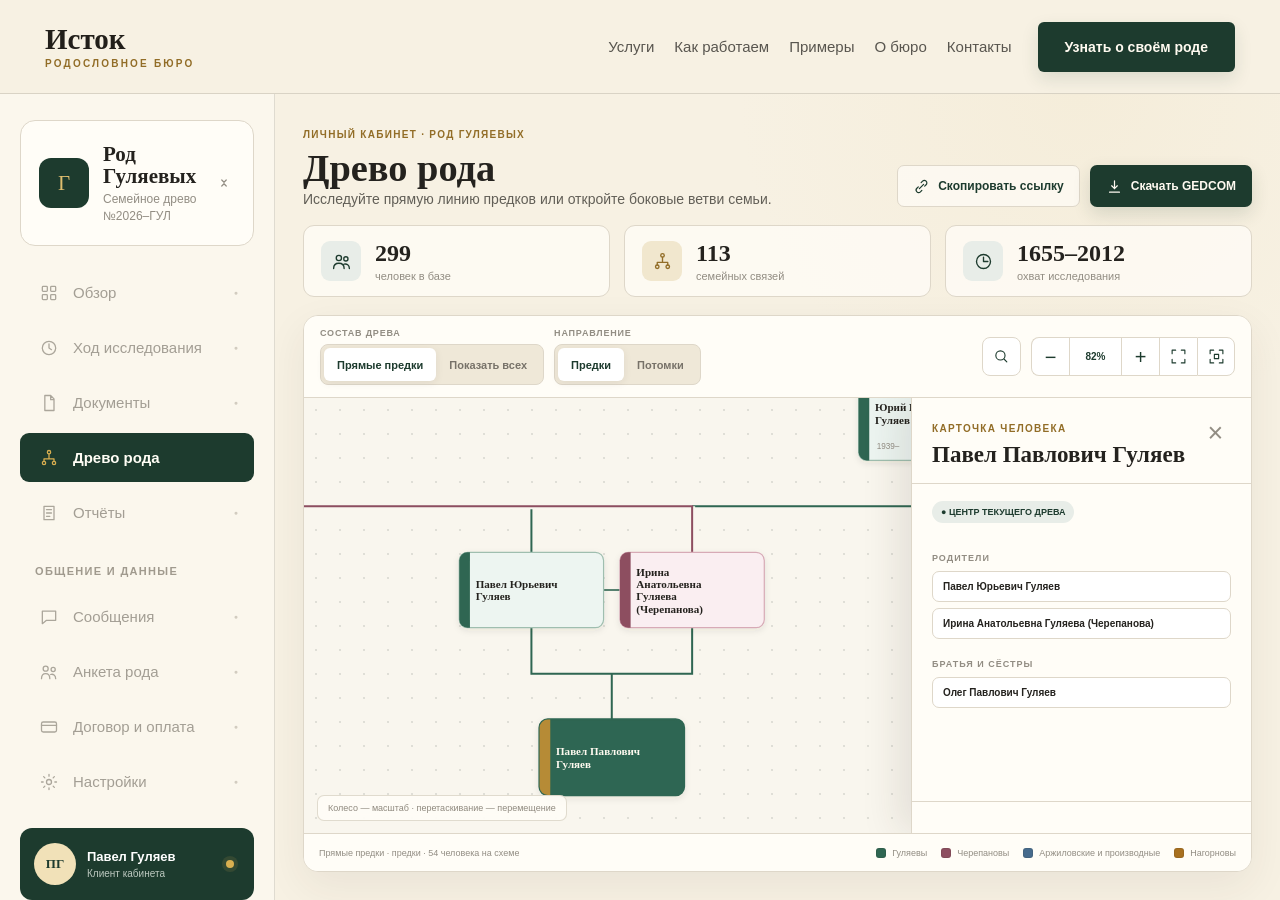
==== drevo/gulyaevy-2026/index.html @ 43d9110a "Place alternate spouses beside their family" ====
<!doctype html>
<html lang="ru">
<head>
  <meta charset="utf-8">
  <meta name="viewport" content="width=device-width, initial-scale=1">
  <meta name="robots" content="noindex,nofollow,noarchive">
  <meta name="referrer" content="no-referrer">
  <title>Древо рода Гуляевых — кабинет «Исток»</title>
  <meta name="description" content="Интерактивное родословное древо семьи Гуляевых в личном кабинете родословного бюро «Исток».">
  <link rel="stylesheet" href="../../gulyaevy-tree.css?v=19">
</head>
<body>
  <header class="site-header">
    <button class="mobile-menu" id="openSidebar" type="button" aria-label="Открыть меню"><svg viewBox="0 0 24 24" aria-hidden="true"><path d="M4 7h16M4 12h16M4 17h16"/></svg></button>
    <a class="brand" href="../../" aria-label="Исток — на главную">
      <span><b>Исток</b><small>Родословное бюро</small></span>
    </a>
    <nav class="site-nav" aria-label="Основная навигация"><a href="../../#services">Услуги</a><a href="../../#process">Как работаем</a><a href="../../#examples">Примеры</a><a href="../../#about">О бюро</a><a href="../../#contacts">Контакты</a></nav>
    <div class="header-contact"><b>+7 495 000-00-00</b><span>Пн–Сб, 10:00–20:00</span></div>
    <a class="header-cta" href="../../#contact">Узнать о своём роде</a>
  </header>

  <div class="cabinet-shell">
    <div class="sidebar-backdrop" id="sidebarBackdrop"></div>
    <aside class="cabinet-sidebar" id="cabinetSidebar">
      <button class="sidebar-close" id="closeSidebar" type="button" aria-label="Закрыть меню">×</button>
      <div class="project-card">
        <div class="project-avatar">Г</div>
        <div><strong>Род<br>Гуляевых</strong><span>Семейное древо</span><small>№2026–ГУЛ</small></div>
        <svg viewBox="0 0 24 24" aria-hidden="true"><path d="m9 8 3 3 3-3M9 16l3-3 3 3"/></svg>
      </div>
      <nav class="cabinet-nav" aria-label="Разделы личного кабинета">
        <button class="locked-nav" type="button" aria-disabled="true" data-locked><span class="nav-icon"><svg viewBox="0 0 24 24" aria-hidden="true"><rect x="4" y="4" width="6" height="6" rx="1"/><rect x="14" y="4" width="6" height="6" rx="1"/><rect x="4" y="14" width="6" height="6" rx="1"/><rect x="14" y="14" width="6" height="6" rx="1"/></svg></span>Обзор<span class="lock">●</span></button>
        <button class="locked-nav" type="button" aria-disabled="true" data-locked><span class="nav-icon"><svg viewBox="0 0 24 24" aria-hidden="true"><circle cx="12" cy="12" r="8"/><path d="M12 7v5l3 2"/></svg></span>Ход исследования<span class="lock">●</span></button>
        <button class="locked-nav" type="button" aria-disabled="true" data-locked><span class="nav-icon"><svg viewBox="0 0 24 24" aria-hidden="true"><path d="M7 3h7l4 4v14H7zM14 3v5h4"/></svg></span>Документы<span class="lock">●</span></button>
        <button class="active" type="button"><span class="nav-icon tree-icon"><svg viewBox="0 0 24 24" aria-hidden="true"><circle cx="12" cy="5" r="2"/><circle cx="6" cy="18" r="2"/><circle cx="18" cy="18" r="2"/><path d="M12 7v5M6 16v-3h12v3"/></svg></span>Древо рода</button>
        <button class="locked-nav" type="button" aria-disabled="true" data-locked><span class="nav-icon"><svg viewBox="0 0 24 24" aria-hidden="true"><path d="M6 4h12v16H6zM9 8h6M9 12h6M9 16h4"/></svg></span>Отчёты<span class="lock">●</span></button>
        <p class="nav-heading">Общение и данные</p>
        <button class="locked-nav" type="button" aria-disabled="true" data-locked><span class="nav-icon"><svg viewBox="0 0 24 24" aria-hidden="true"><path d="M4 5h16v11H9l-5 4z"/></svg></span>Сообщения<span class="lock">●</span></button>
        <button class="locked-nav" type="button" aria-disabled="true" data-locked><span class="nav-icon"><svg viewBox="0 0 24 24" aria-hidden="true"><circle cx="8" cy="8" r="3"/><circle cx="17" cy="9" r="2.5"/><path d="M3 20c0-4 2-6 5-6s5 2 5 6M14 15c3-1 6 1 6 5"/></svg></span>Анкета рода<span class="lock">●</span></button>
        <button class="locked-nav" type="button" aria-disabled="true" data-locked><span class="nav-icon"><svg viewBox="0 0 24 24" aria-hidden="true"><rect x="3" y="6" width="18" height="12" rx="2"/><path d="M3 10h18"/></svg></span>Договор и оплата<span class="lock">●</span></button>
        <button class="locked-nav" type="button" aria-disabled="true" data-locked><span class="nav-icon"><svg viewBox="0 0 24 24" aria-hidden="true"><circle cx="12" cy="12" r="3"/><path d="M12 3v2M12 19v2M3 12h2M19 12h2M5.6 5.6 7 7M17 17l1.4 1.4M18.4 5.6 17 7M7 17l-1.4 1.4"/></svg></span>Настройки<span class="lock">●</span></button>
      </nav>
      <div class="client-card"><div class="client-avatar">ПГ</div><div><strong>Павел Гуляев</strong><span>Клиент кабинета</span></div><span class="online-dot" title="Доступ активен"></span></div>
    </aside>

    <main class="cabinet-main">
      <section class="page-heading">
        <div><span class="eyebrow">Личный кабинет · Род Гуляевых</span><h1>Древо рода</h1><p id="pageHelp">Исследуйте прямую линию предков или откройте боковые ветви семьи.</p></div>
        <div class="heading-actions">
          <button class="action-button secondary" id="copyLink" type="button"><svg viewBox="0 0 24 24" aria-hidden="true"><path d="M9 15l6-6M7.5 12.5l-2 2a3.5 3.5 0 0 0 5 5l2-2M16.5 11.5l2-2a3.5 3.5 0 0 0-5-5l-2 2"/></svg>Скопировать ссылку</button>
          <a class="action-button primary" href="../../data/gulyaevy.ged" download><svg viewBox="0 0 24 24" aria-hidden="true"><path d="M12 4v11m0 0-4-4m4 4 4-4M5 20h14"/></svg>Скачать GEDCOM</a>
        </div>
      </section>

      <section class="summary-row" aria-label="Сведения о древе">
        <div class="summary-card"><span class="summary-icon people"><svg viewBox="0 0 24 24" aria-hidden="true"><circle cx="9" cy="8" r="3"/><circle cx="17" cy="9" r="2.4"/><path d="M3 20c0-4 2.4-6 6-6s6 2 6 6M15 15c3-.7 6 1 6 5"/></svg></span><div><strong id="peopleCount">—</strong><span>человек в базе</span></div></div>
        <div class="summary-card"><span class="summary-icon families"><svg viewBox="0 0 24 24" aria-hidden="true"><circle cx="12" cy="5" r="2"/><circle cx="6" cy="18" r="2"/><circle cx="18" cy="18" r="2"/><path d="M12 7v5M6 16v-3h12v3"/></svg></span><div><strong id="familiesCount">—</strong><span>семейных связей</span></div></div>
        <div class="summary-card"><span class="summary-icon years"><svg viewBox="0 0 24 24" aria-hidden="true"><circle cx="12" cy="12" r="8"/><path d="M12 7v5h5"/></svg></span><div><strong id="yearsRange">—</strong><span>охват исследования</span></div></div>
      </section>

      <section class="tree-card" id="treeCard" aria-label="Интерактивное древо рода Гуляевых">
        <div class="tree-controls">
          <div class="control-group scope-group"><span class="control-label">Состав древа</span><div class="segmented" aria-label="Состав древа"><button class="active" id="scopeDirect" data-scope="direct" type="button">Прямые предки</button><button id="scopeAll" data-scope="all" type="button">Показать всех</button></div></div>
          <div class="control-group direction-group"><span class="control-label">Направление</span><div class="segmented" aria-label="Направление древа"><button class="active" data-direction="ancestors" type="button">Предки</button><button data-direction="descendants" type="button">Потомки</button></div></div>
          <div class="toolbar-spacer"></div>
          <div class="tree-shortcuts"><button class="tool-button branch-toggle" id="branchToggle" type="button" aria-label="Открыть список ветвей" aria-expanded="false" hidden><svg viewBox="0 0 24 24" aria-hidden="true"><circle cx="12" cy="5" r="2"/><circle cx="6" cy="18" r="2"/><path d="M12 7v5M6 16v-3h12v3"/></svg><span>Ветви <b id="branchCount">9</b></span></button>
          <div class="search-wrap">
            <button class="tool-button search-toggle" id="searchToggle" type="button" aria-label="Найти человека" aria-expanded="false"><svg viewBox="0 0 24 24" aria-hidden="true"><circle cx="10.5" cy="10.5" r="6.5"/><path d="m15.5 15.5 4 4"/></svg><span>Найти человека</span></button>
            <div class="search-panel" id="searchPanel" hidden><label><svg viewBox="0 0 24 24" aria-hidden="true"><circle cx="10.5" cy="10.5" r="6.5"/><path d="m15.5 15.5 4 4"/></svg><input id="personSearch" type="search" placeholder="Имя или фамилия" autocomplete="off"></label><div class="search-meta" id="searchMeta">Загрузка данных…</div><div class="people-list" id="peopleList" role="listbox" aria-label="Люди в родословной"></div></div>
          </div></div>
          <div class="zoom-tools" aria-label="Масштаб дерева">
            <button class="icon-button" id="zoomOut" type="button" aria-label="Уменьшить" title="Уменьшить">−</button><button class="zoom-value" id="zoomValue" type="button" title="Вернуть масштаб 100%">100%</button><button class="icon-button" id="zoomIn" type="button" aria-label="Увеличить" title="Увеличить">+</button>
            <button class="icon-button" id="fitTree" type="button" aria-label="Показать древо целиком" title="Показать древо целиком"><svg viewBox="0 0 24 24" aria-hidden="true"><path d="M8 3H3v5M16 3h5v5M8 21H3v-5M16 21h5v-5"/></svg></button>
            <button class="icon-button" id="fullScreen" type="button" aria-label="Во весь экран" title="Во весь экран"><svg viewBox="0 0 24 24" aria-hidden="true"><path d="M8 3H3v5M16 3h5v5M8 21H3v-5M16 21h5v-5"/><path d="M9 9h6v6H9z"/></svg></button>
          </div>
        </div>

        <div class="tree-stage" id="treeStage">
          <aside class="branch-panel" id="branchPanel" aria-label="Ветви родословной" hidden><div class="branch-panel-head"><div><strong>Ветви родословной</strong><small>Откройте ветвь и выберите человека из <span id="branchTotal">299</span></small></div><button id="closeBranches" type="button" aria-label="Закрыть список ветвей">×</button></div><div class="branch-list" id="branchList"></div><p>Между отдельными ветвями в GEDCOM пока не указана связь.</p></aside>
          <div class="stage-tip" id="stageTip"><span class="desktop-tip"><b>Колесо</b> — масштаб · <b>перетаскивание</b> — перемещение</span><span class="mobile-tip"><b>Двигайте пальцем</b> · масштабируйте двумя пальцами</span></div>
          <div class="state-card" id="loadingState"><span class="spinner"></span><b>Собираем родословную</b><small>Читаем связи из GEDCOM</small></div>
          <div class="state-card error" id="errorState" hidden><b>Древо не загрузилось</b><small id="errorText">Обновите страницу или попробуйте позже.</small></div>
          <svg id="treeSvg" role="img" aria-label="Схема родственных связей" tabindex="0" hidden><g id="treeViewport"><g id="treeEdges"></g><g id="treeNodes"></g></g></svg>
          <aside class="person-drawer" id="personDrawer" aria-label="Карточка человека"><header><div><span class="eyebrow">Карточка человека</span><h2 id="detailName">—</h2></div><button class="drawer-close" id="closeDetails" type="button" aria-label="Закрыть карточку">×</button></header><div class="person-details" id="personDetails"></div><footer><button class="action-button primary full" id="makeRoot" type="button">Строить древо от этого человека</button></footer></aside>
        </div>

        <div class="tree-statusbar"><p id="viewSummary">Прямая линия · предки</p><div class="legend" aria-label="Цвета родов"><span><i class="clan-dot gulyaev"></i>Гуляевы</span><span><i class="clan-dot cherepanov"></i>Черепановы</span><span><i class="clan-dot arzhilovsky"></i>Аржиловские и производные</span><span><i class="clan-dot nagornov"></i>Нагорновы</span></div></div>
      </section>
    </main>
  </div>

  <div class="toast" id="toast" role="status" aria-live="polite"></div>
  <dialog id="shareDialog" class="share-dialog"><form method="dialog"><button class="dialog-close" aria-label="Закрыть">×</button><span class="eyebrow">Ссылка на выбранное древо</span><h2>Скопируйте адрес</h2><p>Выделите ссылку и скопируйте её вручную.</p><input id="shareInput" readonly><button class="action-button primary" value="close">Готово</button></form></dialog>
  <script src="../../vendor/dagre.min.js?v=3.1.1"></script>
  <script src="../../gulyaevy-tree.js?v=31" defer></script>
</body>
</html>
---- gulyaevy-tree.css ----
:root {
  --green: #1d3b2e;
  --green-2: #294b3b;
  --green-soft: #e8ede8;
  --gold: #b68b36;
  --gold-dark: #926d27;
  --gold-soft: #f1e7ce;
  --paper: #f7f1e3;
  --paper-2: #efe8d8;
  --card: #fffdf7;
  --ink: #24221e;
  --text: #625f57;
  --muted: #928d83;
  --line: #ded7c9;
  --shadow: 0 18px 50px rgba(47, 42, 31, .11);
  --serif: Georgia, "Times New Roman", serif;
  --sans: Inter, Manrope, -apple-system, BlinkMacSystemFont, "Segoe UI", sans-serif;
}

* { box-sizing: border-box; }
[hidden] { display: none !important; }
html, body { width: 100%; min-width: 320px; margin: 0; }
body { min-height: 100vh; overflow: hidden; color: var(--ink); background: var(--paper); font-family: var(--sans); }
button, input, select { font: inherit; }
button, a { -webkit-tap-highlight-color: transparent; }
a { color: inherit; }
svg { display: block; }

.site-header {
  position: relative;
  z-index: 50;
  height: 94px;
  display: flex;
  align-items: center;
  gap: clamp(22px, 3vw, 52px);
  padding: 0 clamp(24px, 5vw, 105px);
  border-bottom: 1px solid rgba(96, 90, 77, .2);
  background: rgba(247, 241, 227, .96);
}
.brand { flex: 0 0 auto; display: inline-flex; align-items: center; text-decoration: none; }
.brand b { display: block; color: #221f1a; font: 600 29px/1 var(--serif); }
.brand small { display: block; margin-top: 4px; color: var(--gold-dark); font-size: 10px; font-weight: 700; letter-spacing: .22em; text-transform: uppercase; }
.site-nav { display: flex; align-items: center; gap: clamp(18px, 2.3vw, 34px); margin-left: auto; }
.site-nav a { color: #59564f; text-decoration: none; font-size: 15px; font-weight: 500; white-space: nowrap; transition: color .18s; }
.site-nav a:hover { color: var(--green); }
.header-contact { min-width: 150px; display: grid; gap: 6px; white-space: nowrap; }
.header-contact b { font-size: 15px; }
.header-contact span { color: var(--muted); font-size: 12px; }
.header-cta { min-height: 50px; display: inline-flex; align-items: center; justify-content: center; padding: 0 27px; border-radius: 6px; color: #fffaf0; background: var(--green); box-shadow: 0 7px 17px rgba(29,59,46,.13); text-decoration: none; font-size: 14px; font-weight: 700; white-space: nowrap; }
.mobile-menu { display: none; width: 42px; height: 42px; align-items: center; justify-content: center; border: 1px solid var(--line); border-radius: 8px; color: var(--green); background: var(--card); cursor: pointer; }
.mobile-menu svg { width: 22px; fill: none; stroke: currentColor; stroke-width: 1.8; stroke-linecap: round; }

.cabinet-shell { height: calc(100vh - 94px); display: grid; grid-template-columns: 310px minmax(0, 1fr); overflow: hidden; }
.cabinet-sidebar {
  min-height: 0;
  display: flex;
  flex-direction: column;
  gap: 22px;
  padding: 26px 20px 18px;
  border-right: 1px solid rgba(94, 89, 78, .18);
  background: #fbf7ed;
  overflow: auto;
  scrollbar-width: thin;
}
.sidebar-close { display: none; }
.project-card { min-height: 126px; display: grid; grid-template-columns: 50px minmax(0,1fr) 20px; align-items: center; gap: 14px; padding: 18px; border: 1px solid var(--line); border-radius: 15px; background: var(--card); }
.project-avatar { width: 50px; height: 50px; display: grid; place-items: center; border-radius: 12px; color: #dfbe6f; background: var(--green); font: 500 21px var(--serif); }
.project-card strong { display: block; font: 600 21px/1.05 var(--serif); }
.project-card span, .project-card small { display: block; margin-top: 5px; color: var(--muted); font-size: 12px; }
.project-card small { margin-top: 3px; }
.project-card > svg { width: 18px; fill: none; stroke: var(--muted); stroke-width: 1.6; stroke-linecap: round; stroke-linejoin: round; }
.cabinet-nav { display: grid; gap: 6px; }
.cabinet-nav button { position: relative; width: 100%; min-height: 49px; display: grid; grid-template-columns: 27px 1fr 16px; align-items: center; gap: 10px; padding: 0 16px; border: 0; border-radius: 9px; color: #615e57; background: transparent; text-align: left; cursor: pointer; font-size: 15px; }
.cabinet-nav button.active { color: #fffdf5; background: var(--green); font-weight: 700; }
.cabinet-nav button.locked-nav { color: #a39e94; }
.cabinet-nav button.locked-nav:hover { color: #817c73; background: #f2ede2; }
.nav-icon { width: 25px; height: 25px; display: grid; place-items: center; color: #aba69b; }
.nav-icon svg { width: 20px; height: 20px; fill: none; stroke: currentColor; stroke-width: 1.55; stroke-linecap: round; stroke-linejoin: round; }
.active .nav-icon { color: #d7ae50; }
.lock { justify-self: end; color: #d2ccc0; font-size: 7px; }
.nav-heading { margin: 22px 15px 9px; color: #a09a8e; font-size: 11px; font-weight: 800; letter-spacing: .12em; text-transform: uppercase; }
.client-card { margin-top: auto; min-height: 72px; display: grid; grid-template-columns: 42px 1fr 14px; align-items: center; gap: 11px; padding: 12px 14px; border-radius: 12px; color: #fff; background: var(--green); }
.client-avatar { width: 42px; height: 42px; display: grid; place-items: center; border-radius: 50%; color: var(--green); background: #f1e1b8; font: 600 13px var(--serif); }
.client-card strong, .client-card span { display: block; }
.client-card strong { font-size: 13px; }
.client-card div > span { margin-top: 4px; color: #bdc9c0; font-size: 10px; }
.client-card .online-dot { width: 8px; height: 8px; border-radius: 50%; background: #d9af50; box-shadow: 0 0 0 4px rgba(217,175,80,.12); }
.sidebar-backdrop { display: none; }

.cabinet-main {
  min-width: 0;
  min-height: 0;
  display: grid;
  grid-template-rows: auto auto minmax(0, 1fr);
  gap: 18px;
  padding: 30px clamp(22px, 3vw, 48px) 28px;
  background: radial-gradient(circle at 80% 0, rgba(238,223,186,.22), transparent 30%), var(--paper);
  overflow: auto;
}
.page-heading { min-width: 0; display: flex; align-items: flex-end; justify-content: space-between; gap: 24px; }
.eyebrow { color: var(--gold-dark); font-size: 10px; font-weight: 800; letter-spacing: .13em; text-transform: uppercase; }
.page-heading h1 { margin: 7px 0 4px; font: 600 clamp(31px, 3vw, 43px)/1 var(--serif); }
.page-heading p { margin: 0; color: var(--text); font-size: 14px; }
.heading-actions { display: flex; gap: 10px; }
.action-button { min-height: 42px; display: inline-flex; align-items: center; justify-content: center; gap: 8px; padding: 0 15px; border: 1px solid transparent; border-radius: 7px; text-decoration: none; cursor: pointer; font-size: 12px; font-weight: 700; white-space: nowrap; transition: transform .16s, box-shadow .16s, background .16s; }
.action-button:hover { transform: translateY(-1px); }
.action-button svg { width: 17px; height: 17px; fill: none; stroke: currentColor; stroke-width: 1.7; stroke-linecap: round; stroke-linejoin: round; }
.action-button.primary { color: #fffaf1; background: var(--green); box-shadow: 0 7px 18px rgba(29,59,46,.14); }
.action-button.primary:hover { background: var(--green-2); }
.action-button.secondary { border-color: var(--line); color: var(--green); background: rgba(255,253,247,.72); }
.action-button.full { width: 100%; }

.summary-row { min-width: 0; display: grid; grid-template-columns: repeat(3, minmax(0, 1fr)); gap: 14px; }
.summary-card { min-width: 0; min-height: 72px; display: flex; align-items: center; gap: 14px; padding: 12px 17px; border: 1px solid var(--line); border-radius: 11px; background: rgba(255,253,247,.77); }
.summary-icon { width: 40px; height: 40px; flex: 0 0 40px; display: grid; place-items: center; border-radius: 9px; color: var(--green); background: var(--green-soft); font-size: 20px; }
.summary-icon.families { color: var(--gold-dark); background: var(--gold-soft); }
.summary-icon svg { width: 21px; height: 21px; fill: none; stroke: currentColor; stroke-width: 1.55; stroke-linecap: round; stroke-linejoin: round; }
.summary-card strong, .summary-card div > span { display: block; }
.summary-card strong { overflow: hidden; font: 600 24px/1 var(--serif); text-overflow: ellipsis; white-space: nowrap; }
.summary-card div > span { margin-top: 5px; color: var(--muted); font-size: 11px; }

.tree-card { min-width: 0; min-height: 520px; display: grid; grid-template-rows: auto minmax(0, 1fr) auto; border: 1px solid var(--line); border-radius: 15px; background: var(--card); box-shadow: 0 14px 42px rgba(54,48,36,.07); overflow: hidden; }
.tree-card:fullscreen { width: 100vw; height: 100vh; border: 0; border-radius: 0; }
.tree-controls { position: relative; z-index: 20; min-width: 0; min-height: 76px; display: flex; align-items: center; gap: 18px; padding: 12px 16px; border-bottom: 1px solid var(--line); background: rgba(255,253,247,.96); }
.control-group { display: grid; gap: 6px; }
.control-label { color: var(--muted); font-size: 9px; font-weight: 800; letter-spacing: .09em; text-transform: uppercase; }
.segmented { display: inline-flex; padding: 3px; border: 1px solid var(--line); border-radius: 8px; background: var(--paper-2); }
.segmented button { min-height: 33px; padding: 0 13px; border: 0; border-radius: 6px; color: #777269; background: transparent; cursor: pointer; font-size: 11px; font-weight: 700; white-space: nowrap; }
.segmented button.active { color: var(--green); background: #fff; box-shadow: 0 2px 8px rgba(49,44,33,.08); }
.toolbar-spacer { flex: 1 1 0; min-width: 2px; }
.tree-shortcuts { display: flex; align-items: center; gap: 8px; }
.tool-button, .icon-button, .zoom-value { min-height: 39px; border: 1px solid var(--line); color: var(--green); background: #fff; cursor: pointer; appearance: none; }
.tool-button { display: inline-flex; align-items: center; gap: 8px; padding: 0 12px; border-radius: 8px; font-size: 11px; font-weight: 700; white-space: nowrap; }
.tool-button svg, .icon-button svg { width: 17px; height: 17px; fill: none; stroke: currentColor; stroke-width: 1.6; stroke-linecap: round; stroke-linejoin: round; }
.branch-toggle { border-color: #c8b88e; background: #fbf5e8; }
.tool-button.branch-toggle { width: auto; padding: 0 10px; }
.tool-button.branch-toggle span { display: inline; }
.branch-toggle[aria-expanded="true"] { color: #fffdf7; background: var(--green); border-color: var(--green); }
.branch-toggle b { display: inline-grid; min-width: 19px; height: 19px; place-items: center; margin-left: 3px; border-radius: 10px; color: var(--green); background: #ead8aa; font-size: 10px; }
.zoom-tools { display: flex; align-items: center; }
.icon-button { width: 38px; display: grid; place-items: center; padding: 0; font-size: 20px; line-height: 1; }
.zoom-tools > * { border-radius: 0; border-right: 0; }
.zoom-tools > :first-child { border-radius: 8px 0 0 8px; }
.zoom-tools > :last-child { border-radius: 0 8px 8px 0; border-right: 1px solid var(--line); }
.zoom-value { min-width: 52px; padding: 0 6px; font-size: 10px; font-weight: 800; }
.search-wrap { position: relative; }
.search-panel { position: absolute; z-index: 80; top: calc(100% + 10px); right: 0; width: min(360px, 78vw); padding: 13px; border: 1px solid var(--line); border-radius: 12px; background: var(--card); box-shadow: var(--shadow); }
.search-panel label { height: 43px; display: flex; align-items: center; gap: 9px; padding: 0 11px; border: 1px solid var(--line); border-radius: 8px; background: #fff; }
.search-panel label svg { width: 18px; flex: 0 0 18px; fill: none; stroke: var(--muted); stroke-width: 1.7; stroke-linecap: round; }
.search-panel input { min-width: 0; width: 100%; border: 0; outline: 0; color: var(--ink); background: transparent; font-size: 13px; }
.search-meta { padding: 10px 3px 8px; color: var(--muted); font-size: 10px; }
.people-list { max-height: 330px; display: grid; gap: 5px; overflow: auto; scrollbar-width: thin; }
.person-option { width: 100%; min-width: 0; display: flex; align-items: center; justify-content: space-between; gap: 10px; padding: 9px 10px; border: 1px solid transparent; border-radius: 7px; color: var(--ink); background: transparent; text-align: left; cursor: pointer; }
.person-option:hover, .person-option.active { border-color: var(--line); background: var(--paper); }
.person-option b { min-width: 0; overflow: hidden; font-size: 11px; text-overflow: ellipsis; white-space: nowrap; }
.person-option span { color: var(--muted); font-size: 9px; white-space: nowrap; }

.tree-stage { position: relative; min-width: 0; min-height: 0; overflow: hidden; background-color: #f9f6ee; background-image: radial-gradient(circle, rgba(74,88,77,.15) 1px, transparent 1px); background-size: 24px 24px; }
.branch-panel { position: absolute; z-index: 15; top: 12px; right: 12px; width: min(263px, calc(100% - 24px)); max-height: calc(100% - 24px); display: flex; flex-direction: column; overflow: hidden; border: 1px solid #c9bea9; border-radius: 12px; background: rgba(255,253,247,.97); box-shadow: 0 12px 34px rgba(38,42,32,.18); }
.branch-panel-head { display: flex; justify-content: space-between; gap: 8px; padding: 13px 13px 10px; border-bottom: 1px solid var(--line); }
.branch-panel-head strong, .branch-panel-head small { display: block; }
.branch-panel-head strong { color: var(--green); font: 700 16px/1.15 var(--serif); }
.branch-panel-head small { margin-top: 4px; color: var(--text); font-size: 10px; line-height: 1.3; }
.branch-panel-head button { width: 26px; height: 26px; flex: 0 0 26px; border: 0; color: var(--muted); background: transparent; cursor: pointer; font-size: 24px; line-height: 1; }
.branch-list { min-height: 0; display: grid; align-content: start; gap: 4px; padding: 8px; overflow-y: auto; scrollbar-width: thin; }
.branch-item { width: 100%; min-height: 40px; display: flex; align-items: center; justify-content: space-between; gap: 10px; padding: 6px 8px; border: 1px solid transparent; border-radius: 7px; color: var(--ink); background: transparent; text-align: left; cursor: pointer; }
.branch-item:hover, .branch-item.active { border-color: #b3c4b9; background: #edf4ef; }
.branch-item strong { min-width: 0; overflow: hidden; text-overflow: ellipsis; white-space: nowrap; font-size: 10px; }
.branch-item span { min-width: 29px; padding: 4px 5px; border-radius: 6px; color: var(--green); background: #e1ece5; text-align: center; font-size: 10px; font-weight: 800; }
.branch-members { display: grid; gap: 2px; margin: 0 0 5px 9px; padding-left: 7px; border-left: 2px solid #d2bc82; }
.branch-person { width: 100%; min-height: 29px; display: flex; align-items: center; justify-content: space-between; gap: 5px; padding: 4px 6px; border: 0; border-radius: 5px; color: var(--text); background: transparent; text-align: left; cursor: pointer; }
.branch-person:hover, .branch-person.active { color: var(--green); background: #eef4ef; }
.branch-person span { min-width: 0; overflow: hidden; text-overflow: ellipsis; white-space: nowrap; font-size: 9px; }
.branch-person small { flex: 0 0 auto; color: var(--muted); font-size: 8px; }
.branch-panel > p { margin: 0; padding: 9px 13px 11px; border-top: 1px solid var(--line); color: var(--text); font-size: 9px; line-height: 1.35; }
#treeSvg { width: 100%; height: 100%; min-height: 300px; outline: 0; cursor: grab; touch-action: none; user-select: none; }
#treeSvg.dragging { cursor: grabbing; }
#treeViewport { transform-origin: 0 0; }
.tree-edge { fill: none; stroke: #9d998f; stroke-width: 1.4; stroke-linecap: square; stroke-linejoin: miter; vector-effect: non-scaling-stroke; }
.tree-edge.direct { stroke: #3e6553; stroke-width: 2; }
.tree-edge.spouse { stroke: var(--gold); stroke-width: 1.6; }
.tree-edge.foster { stroke-dasharray: 4 4; }
.tree-edge.clan-gulyaev { stroke: #2f6652; }
.tree-edge.clan-cherepanov { stroke: #8d4e60; }
.tree-edge.clan-arzhilovsky { stroke: #466b8d; }
.tree-edge.clan-nagornov { stroke: #a8701f; }
.tree-edge.clan-related { stroke: #8b8377; }
.tree-edge.edge-halo { stroke: #f9f6ee !important; stroke-width: 6; stroke-dasharray: none; stroke-linecap: butt; }
.family-group { transition: opacity .18s ease; }
.tree-card.all-relatives .family-group { opacity: .64; }
.tree-card.all-relatives .family-group.direct { opacity: .88; }
.tree-card.all-relatives .family-group.is-focused { opacity: 1; }
.tree-card.all-relatives .family-group.is-focused .tree-edge:not(.edge-halo) { stroke: #b68827 !important; stroke-width: 3.6; }
.tree-card.all-relatives .family-group.is-focused .tree-edge.edge-halo { stroke-width: 8; }
.component-label { pointer-events: none; }
.component-label rect { fill: #fffdf8; stroke: #ded5c5; }
.component-label text { fill: #6e604c; font: 600 11px Arial, sans-serif; }
.tree-node { --clan: #827a6e; --clan-soft: #fbfaf6; --clan-border: #d3cec4; cursor: pointer; }
.tree-card.all-relatives .tree-node { opacity: .78; transition: opacity .18s ease; }
.tree-card.all-relatives .tree-node.is-family-member,
.tree-card.all-relatives .tree-node:hover { opacity: 1; }
.tree-card.all-relatives .tree-node.is-family-member .node-card { stroke: var(--gold); stroke-width: 2.3; }
.tree-card.all-relatives .tree-node.is-focus-person .node-card { stroke: var(--gold); stroke-width: 3.2; }
.tree-node.clan-gulyaev { --clan: #2f6652; --clan-soft: #edf5f1; --clan-border: #9fbeaf; }
.tree-node.clan-cherepanov { --clan: #8d4e60; --clan-soft: #faeef1; --clan-border: #d7aab6; }
.tree-node.clan-arzhilovsky { --clan: #466b8d; --clan-soft: #eef4f9; --clan-border: #a9bfd2; }
.tree-node.clan-nagornov { --clan: #a8701f; --clan-soft: #fbf2df; --clan-border: #d9bd82; }
.tree-node .node-card { fill: var(--clan-soft); stroke: var(--clan-border); stroke-width: 1.2; filter: url(#nodeShadow); vector-effect: non-scaling-stroke; }
.tree-node.root .node-card { fill: var(--clan); stroke: var(--clan); stroke-width: 2.4; }
.tree-node.selected:not(.root) .node-card { stroke: var(--gold); stroke-width: 3; }
.tree-node:hover .node-card { stroke: var(--gold); stroke-width: 2; }
.tree-node .node-accent { fill: var(--clan); }
.tree-node.root .node-accent { fill: var(--gold); }
.tree-node .node-name { fill: var(--ink); font-family: var(--serif); font-size: 13.5px; font-weight: 600; pointer-events: none; }
.tree-node .node-life { fill: var(--muted); font-family: var(--sans); font-size: 10px; pointer-events: none; }
.tree-node.root .node-name { fill: #fffaf0; }
.tree-node.root .node-life { fill: #c7d2cb; }
.stage-tip { position: absolute; z-index: 4; left: 13px; bottom: 12px; padding: 7px 10px; border: 1px solid rgba(218,211,197,.82); border-radius: 7px; color: #8f897e; background: rgba(255,253,247,.86); backdrop-filter: blur(6px); font-size: 9px; pointer-events: none; }
.mobile-tip { display: none; }
.state-card { position: absolute; z-index: 8; inset: 50% auto auto 50%; transform: translate(-50%,-50%); min-width: 245px; display: flex; flex-direction: column; align-items: center; gap: 8px; padding: 26px; border: 1px solid var(--line); border-radius: 13px; background: rgba(255,253,247,.95); box-shadow: var(--shadow); text-align: center; }
.state-card b { font-family: var(--serif); }
.state-card small { color: var(--muted); }
.state-card.error b { color: #8a352d; }
.spinner { width: 28px; height: 28px; margin-bottom: 4px; border: 3px solid var(--paper-2); border-top-color: var(--gold); border-radius: 50%; animation: spin .8s linear infinite; }
@keyframes spin { to { transform: rotate(360deg); } }

.person-drawer { position: absolute; z-index: 30; top: 0; right: 0; bottom: 0; width: min(340px, 88vw); display: grid; grid-template-rows: auto minmax(0,1fr) auto; border-left: 1px solid var(--line); background: var(--card); box-shadow: -14px 0 35px rgba(47,42,31,.10); transform: translateX(105%); transition: transform .24s ease; }
.person-drawer.open { transform: translateX(0); }
.person-drawer header { display: flex; align-items: flex-start; justify-content: space-between; gap: 12px; padding: 20px 20px 15px; border-bottom: 1px solid var(--line); }
.person-drawer h2 { margin: 7px 0 0; font: 600 23px/1.05 var(--serif); overflow-wrap: anywhere; }
.drawer-close { width: 31px; height: 31px; flex: 0 0 31px; border: 0; color: var(--muted); background: transparent; cursor: pointer; font-size: 27px; line-height: 1; }
.person-details { min-height: 0; padding: 17px 20px 24px; overflow: auto; scrollbar-width: thin; }
.person-drawer footer { padding: 13px 20px 18px; border-top: 1px solid var(--line); }
.life-line { margin: 0 0 17px; color: var(--gold-dark); font: 600 17px/1.35 var(--serif); }
.root-mark { display: inline-flex; align-items: center; gap: 7px; margin-bottom: 10px; padding: 6px 9px; border-radius: 999px; color: var(--green); background: var(--green-soft); font-size: 9px; font-weight: 800; text-transform: uppercase; }
.relation-section { margin-top: 20px; }
.relation-section h3 { margin: 0 0 8px; color: var(--muted); font-size: 9px; font-weight: 800; letter-spacing: .11em; text-transform: uppercase; }
.relation-list { display: grid; gap: 6px; }
.relation { width: 100%; min-width: 0; display: grid; grid-template-columns: minmax(0,1fr) auto; align-items: center; gap: 8px; padding: 9px 10px; border: 1px solid var(--line); border-radius: 7px; color: var(--ink); background: #fff; text-align: left; cursor: pointer; }
.relation:hover { border-color: var(--gold); }
.relation b { min-width: 0; overflow: hidden; font-size: 10px; text-overflow: ellipsis; white-space: nowrap; }
.relation span { color: var(--muted); font-size: 8px; white-space: nowrap; }
.relation.foster { border-style: dashed; }
.detail-note { margin: 9px 0 0; padding: 10px; border-left: 2px solid var(--gold); color: var(--text); background: rgba(241,231,206,.5); font-size: 10px; line-height: 1.55; overflow-wrap: anywhere; }
.source-list { display: grid; gap: 6px; }
.source-item { padding: 9px 10px; border-radius: 7px; color: var(--text); background: var(--paper); font-size: 9px; line-height: 1.5; overflow-wrap: anywhere; }
.empty-small { color: var(--muted); font-size: 10px; line-height: 1.5; }

.tree-statusbar { min-width: 0; min-height: 38px; display: flex; align-items: center; justify-content: space-between; gap: 20px; padding: 7px 15px; border-top: 1px solid var(--line); color: var(--muted); background: #fffdf7; font-size: 9px; }
.tree-statusbar p { margin: 0; overflow: hidden; text-overflow: ellipsis; white-space: nowrap; }
.legend { display: flex; align-items: center; justify-content: flex-end; flex-wrap: wrap; gap: 7px 14px; }
.legend span { display: flex; align-items: center; gap: 6px; }
.legend i { display: inline-block; }
.clan-dot { width: 10px; height: 10px; border-radius: 3px; box-shadow: inset 0 0 0 1px rgba(46,40,30,.12); }
.clan-dot.gulyaev { background: #2f6652; }
.clan-dot.cherepanov { background: #8d4e60; }
.clan-dot.arzhilovsky { background: #466b8d; }
.clan-dot.nagornov { background: #a8701f; }

.toast { position: fixed; z-index: 200; left: 50%; bottom: 28px; transform: translate(-50%, 20px); max-width: calc(100vw - 30px); padding: 11px 16px; border-radius: 8px; color: #fff; background: var(--green); box-shadow: var(--shadow); opacity: 0; pointer-events: none; transition: .22s; font-size: 11px; text-align: center; }
.toast.show { transform: translate(-50%,0); opacity: 1; }
.share-dialog { width: min(480px, calc(100% - 30px)); padding: 0; border: 0; border-radius: 14px; background: var(--card); box-shadow: var(--shadow); }
.share-dialog::backdrop { background: rgba(23,31,26,.58); }
.share-dialog form { position: relative; padding: 30px; }
.share-dialog h2 { margin: 8px 0; font: 600 28px/1.1 var(--serif); }
.share-dialog p { color: var(--text); font-size: 12px; }
.share-dialog input { width: 100%; margin: 8px 0 18px; padding: 12px; border: 1px solid var(--line); border-radius: 8px; color: var(--ink); background: var(--paper); }
.dialog-close { position: absolute; top: 12px; right: 14px; border: 0; color: var(--muted); background: transparent; cursor: pointer; font-size: 26px; }

@media (max-width: 1390px) {
  .site-header { padding-inline: 45px; gap: 26px; }
  .site-nav { gap: 20px; }
  .header-contact { display: none; }
  .cabinet-shell { grid-template-columns: 275px minmax(0,1fr); }
  .cabinet-main { padding-inline: 28px; }
  .tree-controls { gap: 10px; }
  .tool-button span { display: none; }
  .branch-toggle { width: auto; padding: 0 8px; }
  .tool-button.branch-toggle span { display: inline; font-size: 10px; }
  .tool-button { width: 39px; padding: 0; justify-content: center; }
}

@media (max-height: 820px) and (min-width: 821px) {
  .site-header { height: 78px; }
  .cabinet-shell { height: calc(100vh - 78px); }
  .cabinet-main { gap: 12px; padding-top: 18px; padding-bottom: 16px; }
  .page-heading h1 { font-size: 34px; }
  .summary-card { min-height: 58px; }
  .tree-card { min-height: 500px; }
}

@media (max-width: 1120px) {
  .site-nav { display: none; }
  .header-cta { margin-left: auto; }
  .mobile-menu { display: inline-flex; }
  .cabinet-shell { grid-template-columns: minmax(0,1fr); }
  .cabinet-sidebar { position: fixed; z-index: 100; top: 0; bottom: 0; left: 0; width: min(310px, 88vw); transform: translateX(-105%); box-shadow: var(--shadow); transition: transform .24s ease; }
  .cabinet-sidebar.open { transform: translateX(0); }
  .sidebar-close { position: absolute; top: 7px; right: 8px; display: block; border: 0; color: var(--muted); background: transparent; cursor: pointer; font-size: 28px; }
  .sidebar-backdrop { position: fixed; z-index: 90; inset: 0; background: rgba(24,32,27,.42); }
  .sidebar-backdrop.show { display: block; }
  .direction-group .control-label, .scope-group .control-label { display: none; }
  .tree-controls { min-height: 66px; }
}

@media (max-width: 820px) {
  body { overflow: auto; overflow-x: hidden; }
  .site-header { position: sticky; top: 0; height: 66px; padding-inline: 12px; gap: 10px; }
  .mobile-menu { width: 40px; height: 40px; flex: 0 0 40px; }
  .brand b { font-size: 24px; }
  .brand small { margin-top: 2px; font-size: 8px; letter-spacing: .18em; }
  .header-cta { min-height: 42px; padding-inline: 13px; font-size: 11px; }
  .cabinet-shell { height: auto; min-height: calc(100svh - 66px); }
  .cabinet-main { min-height: calc(100svh - 66px); grid-template-rows: auto auto 720px; gap: 13px; padding: 18px 12px 16px; overflow: visible; }
  .page-heading { align-items: flex-start; }
  .page-heading p { max-width: 470px; }
  .heading-actions { display: none; }
  .summary-row { grid-template-columns: repeat(2, minmax(0, 1fr)); gap: 8px; }
  .summary-card { min-height: 66px; gap: 10px; padding: 9px 11px; }
  .summary-card:last-child { grid-column: 1 / -1; }
  .summary-icon { width: 36px; height: 36px; flex-basis: 36px; }
  .summary-icon svg { width: 19px; height: 19px; }
  .summary-card strong { font-size: 20px; }
  .tree-card { min-height: 0; border-radius: 12px; }
  .tree-controls { min-height: 0; display: grid; grid-template-columns: minmax(0, 1fr) auto; align-items: end; gap: 8px; padding: 10px; }
  .scope-group, .direction-group { grid-column: 1 / -1; width: 100%; }
  .scope-group .segmented, .direction-group .segmented { width: 100%; display: grid; grid-template-columns: 1fr 1fr; }
  .toolbar-spacer { display: none; }
  .tree-shortcuts { grid-column: 1; justify-self: start; }
  .zoom-tools { grid-column: 2; justify-self: end; min-width: 0; }
  .segmented button { min-width: 0; padding-inline: 8px; }
  .tool-button { width: 42px; min-height: 42px; padding: 0; justify-content: center; }
  .branch-panel { left: 10px; right: 10px; width: auto; max-height: 62%; }
  .icon-button { width: 38px; min-height: 42px; }
  .zoom-value { min-width: 46px; min-height: 42px; }
  .tree-stage { min-height: 470px; }
  .person-drawer { top: auto; left: 0; right: 0; bottom: 0; width: 100%; height: min(68%, 460px); border-top: 1px solid var(--line); border-left: 0; box-shadow: 0 -14px 35px rgba(47,42,31,.12); transform: translateY(105%); }
  .person-drawer.open { transform: translateY(0); }
  .person-drawer header { padding: 15px 16px 12px; }
  .person-details { padding: 14px 16px 20px; }
  .person-drawer footer { padding: 11px 16px 14px; }
  .stage-tip { top: 10px; bottom: auto; left: 10px; padding: 6px 8px; font-size: 8px; }
  .desktop-tip { display: none; }
  .mobile-tip { display: inline; }
  .tree-statusbar { min-height: 58px; align-items: stretch; flex-direction: column; gap: 7px; padding: 8px 10px; }
  .legend { width: 100%; justify-content: flex-start; flex-wrap: nowrap; gap: 12px; padding-bottom: 3px; overflow-x: auto; scrollbar-width: thin; }
  .legend span { flex: 0 0 auto; }
}

@media (max-width: 560px) {
  html, body { min-width: 0; }
  .header-cta { display: none; }
  .site-header { height: 62px; }
  .brand b { font-size: 23px; }
  .brand small { font-size: 7px; }
  .cabinet-shell { min-height: calc(100svh - 62px); }
  .cabinet-main { min-height: calc(100svh - 62px); grid-template-rows: auto auto 720px; padding: 15px 10px 14px; }
  .page-heading h1 { margin-top: 5px; font-size: 34px; }
  .page-heading p { font-size: 12px; line-height: 1.35; }
  .summary-card { min-height: 62px; padding: 8px 9px; }
  .summary-icon { width: 34px; height: 34px; flex-basis: 34px; }
  .summary-card div > span { font-size: 9px; }
  .tool-button span { display: none; }
  .zoom-tools .zoom-value { display: none; }
  .legend span { font-size: 8px; }
  .person-drawer { height: min(72%, 470px); }
}

@media (prefers-reduced-motion: reduce) {
  *, *::before, *::after { scroll-behavior: auto !important; animation-duration: .01ms !important; transition-duration: .01ms !important; }
}
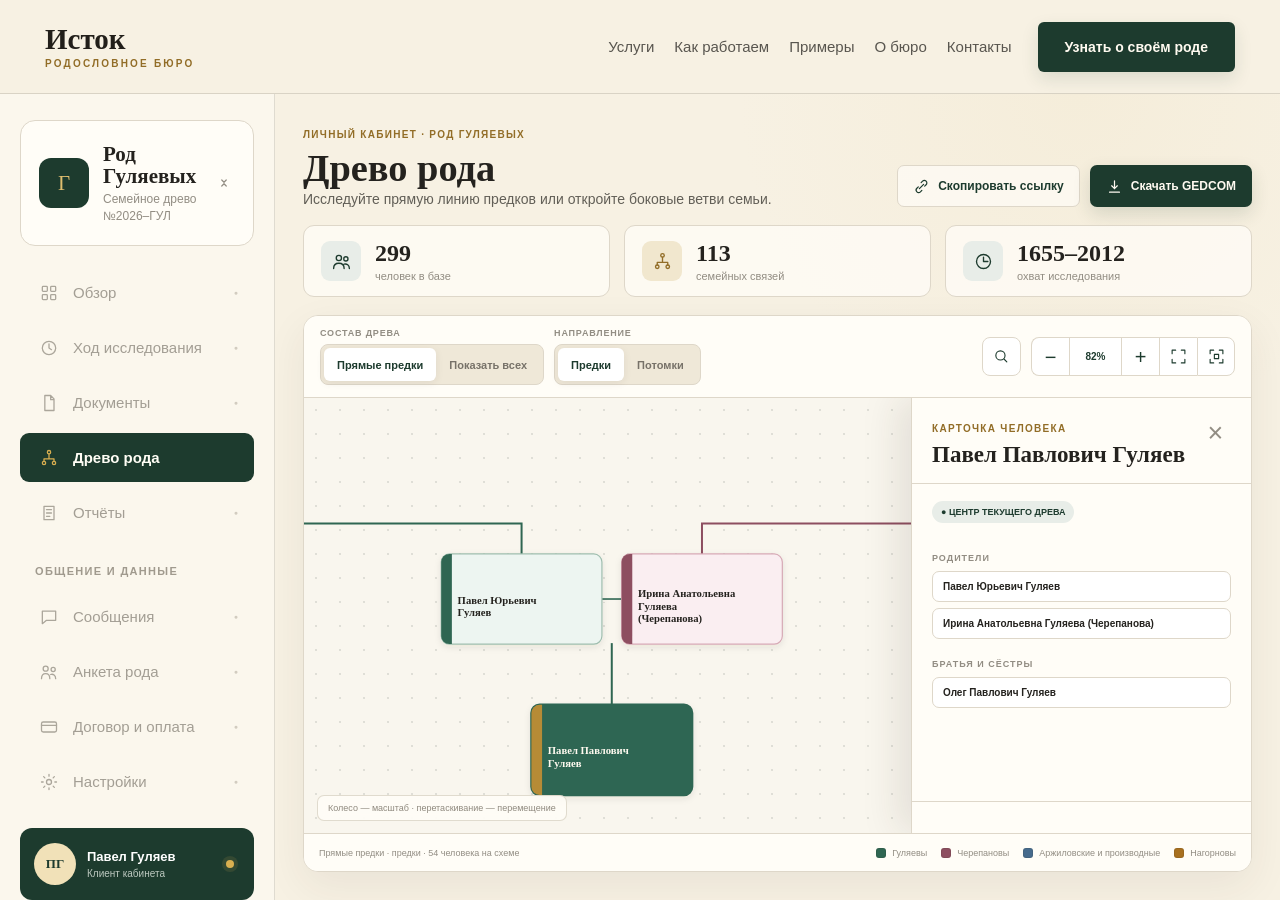
==== commit 6c22ba3a: "Render Gulyaev genealogy as focused family trees" ====
--- a/drevo/gulyaevy-2026/index.html
+++ b/drevo/gulyaevy-2026/index.html
@@ -7,7 +7,7 @@
   <meta name="referrer" content="no-referrer">
   <title>Древо рода Гуляевых — кабинет «Исток»</title>
   <meta name="description" content="Интерактивное родословное древо семьи Гуляевых в личном кабинете родословного бюро «Исток».">
-  <link rel="stylesheet" href="../../gulyaevy-tree.css?v=19">
+  <link rel="stylesheet" href="../../gulyaevy-tree.css?v=21">
 </head>
 <body>
   <header class="site-header">
@@ -16,7 +16,7 @@
       <span><b>Исток</b><small>Родословное бюро</small></span>
     </a>
     <nav class="site-nav" aria-label="Основная навигация"><a href="../../#services">Услуги</a><a href="../../#process">Как работаем</a><a href="../../#examples">Примеры</a><a href="../../#about">О бюро</a><a href="../../#contacts">Контакты</a></nav>
-    <div class="header-contact"><b>+7 495 000-00-00</b><span>Пн–Сб, 10:00–20:00</span></div>
+    <div class="header-contact"><b>+7 922 008-97-61</b><span>Пн–Сб, 10:00–20:00</span></div>
     <a class="header-cta" href="../../#contact">Узнать о своём роде</a>
   </header>
 
@@ -78,6 +78,7 @@
 
         <div class="tree-stage" id="treeStage">
           <aside class="branch-panel" id="branchPanel" aria-label="Ветви родословной" hidden><div class="branch-panel-head"><div><strong>Ветви родословной</strong><small>Откройте ветвь и выберите человека из <span id="branchTotal">299</span></small></div><button id="closeBranches" type="button" aria-label="Закрыть список ветвей">×</button></div><div class="branch-list" id="branchList"></div><p>Между отдельными ветвями в GEDCOM пока не указана связь.</p></aside>
+          <nav class="sheet-navigation" id="sheetNavigation" aria-label="Семейные схемы" hidden><button id="previousSheet" type="button" aria-label="Предыдущая семья">←</button><span id="sheetPosition">Семья 1 из 113</span><button id="nextSheet" type="button" aria-label="Следующая семья">→</button></nav>
           <div class="stage-tip" id="stageTip"><span class="desktop-tip"><b>Колесо</b> — масштаб · <b>перетаскивание</b> — перемещение</span><span class="mobile-tip"><b>Двигайте пальцем</b> · масштабируйте двумя пальцами</span></div>
           <div class="state-card" id="loadingState"><span class="spinner"></span><b>Собираем родословную</b><small>Читаем связи из GEDCOM</small></div>
           <div class="state-card error" id="errorState" hidden><b>Древо не загрузилось</b><small id="errorText">Обновите страницу или попробуйте позже.</small></div>
@@ -92,7 +93,6 @@
 
   <div class="toast" id="toast" role="status" aria-live="polite"></div>
   <dialog id="shareDialog" class="share-dialog"><form method="dialog"><button class="dialog-close" aria-label="Закрыть">×</button><span class="eyebrow">Ссылка на выбранное древо</span><h2>Скопируйте адрес</h2><p>Выделите ссылку и скопируйте её вручную.</p><input id="shareInput" readonly><button class="action-button primary" value="close">Готово</button></form></dialog>
-  <script src="../../vendor/dagre.min.js?v=3.1.1"></script>
-  <script src="../../gulyaevy-tree.js?v=31" defer></script>
+  <script src="../../gulyaevy-tree.js?v=33" defer></script>
 </body>
 </html>
--- a/gulyaevy-tree.css
+++ b/gulyaevy-tree.css
@@ -173,6 +173,11 @@
 .branch-person span { min-width: 0; overflow: hidden; text-overflow: ellipsis; white-space: nowrap; font-size: 9px; }
 .branch-person small { flex: 0 0 auto; color: var(--muted); font-size: 8px; }
 .branch-panel > p { margin: 0; padding: 9px 13px 11px; border-top: 1px solid var(--line); color: var(--text); font-size: 9px; line-height: 1.35; }
+.sheet-navigation { position: absolute; z-index: 8; top: 12px; left: 12px; display: flex; align-items: center; gap: 6px; padding: 5px; border: 1px solid var(--line); border-radius: 10px; background: rgba(255,253,247,.96); box-shadow: 0 3px 12px rgba(47,42,31,.09); }
+.sheet-navigation[hidden] { display: none; }
+.sheet-navigation button { width: 32px; height: 30px; border: 1px solid var(--line); border-radius: 6px; color: var(--green); background: #fff; cursor: pointer; font-size: 16px; }
+.sheet-navigation button:disabled { opacity: .35; cursor: default; }
+.sheet-navigation span { min-width: 104px; color: var(--green); font-size: 10px; font-weight: 700; text-align: center; }
 #treeSvg { width: 100%; height: 100%; min-height: 300px; outline: 0; cursor: grab; touch-action: none; user-select: none; }
 #treeSvg.dragging { cursor: grabbing; }
 #treeViewport { transform-origin: 0 0; }
@@ -195,6 +200,9 @@
 .component-label { pointer-events: none; }
 .component-label rect { fill: #fffdf8; stroke: #ded5c5; }
 .component-label text { fill: #6e604c; font: 600 11px Arial, sans-serif; }
+.family-sheet { pointer-events: none; }
+.family-sheet rect { fill: rgba(255,253,247,.68); stroke: #d8cebb; stroke-width: 1; }
+.family-sheet text { fill: #8b7554; font: 700 11px Arial, sans-serif; letter-spacing: .04em; }
 .tree-node { --clan: #827a6e; --clan-soft: #fbfaf6; --clan-border: #d3cec4; cursor: pointer; }
 .tree-card.all-relatives .tree-node { opacity: .78; transition: opacity .18s ease; }
 .tree-card.all-relatives .tree-node.is-family-member,
@@ -211,7 +219,7 @@
 .tree-node:hover .node-card { stroke: var(--gold); stroke-width: 2; }
 .tree-node .node-accent { fill: var(--clan); }
 .tree-node.root .node-accent { fill: var(--gold); }
-.tree-node .node-name { fill: var(--ink); font-family: var(--serif); font-size: 13.5px; font-weight: 600; pointer-events: none; }
+.tree-node .node-name { fill: var(--ink); font-family: var(--serif); font-weight: 600; pointer-events: none; }
 .tree-node .node-life { fill: var(--muted); font-family: var(--sans); font-size: 10px; pointer-events: none; }
 .tree-node.root .node-name { fill: #fffaf0; }
 .tree-node.root .node-life { fill: #c7d2cb; }
@@ -339,7 +347,8 @@
   .person-drawer header { padding: 15px 16px 12px; }
   .person-details { padding: 14px 16px 20px; }
   .person-drawer footer { padding: 11px 16px 14px; }
-  .stage-tip { top: 10px; bottom: auto; left: 10px; padding: 6px 8px; font-size: 8px; }
+  .stage-tip { top: auto; bottom: 10px; left: 10px; padding: 6px 8px; font-size: 8px; }
+  .sheet-navigation { top: 10px; left: 10px; }
   .desktop-tip { display: none; }
   .mobile-tip { display: inline; }
   .tree-statusbar { min-height: 58px; align-items: stretch; flex-direction: column; gap: 7px; padding: 8px 10px; }
@@ -364,6 +373,8 @@
   .zoom-tools .zoom-value { display: none; }
   .legend span { font-size: 8px; }
   .person-drawer { height: min(72%, 470px); }
+  .sheet-navigation button { width: 38px; height: 36px; }
+  .sheet-navigation span { min-width: 98px; }
 }
 
 @media (prefers-reduced-motion: reduce) {
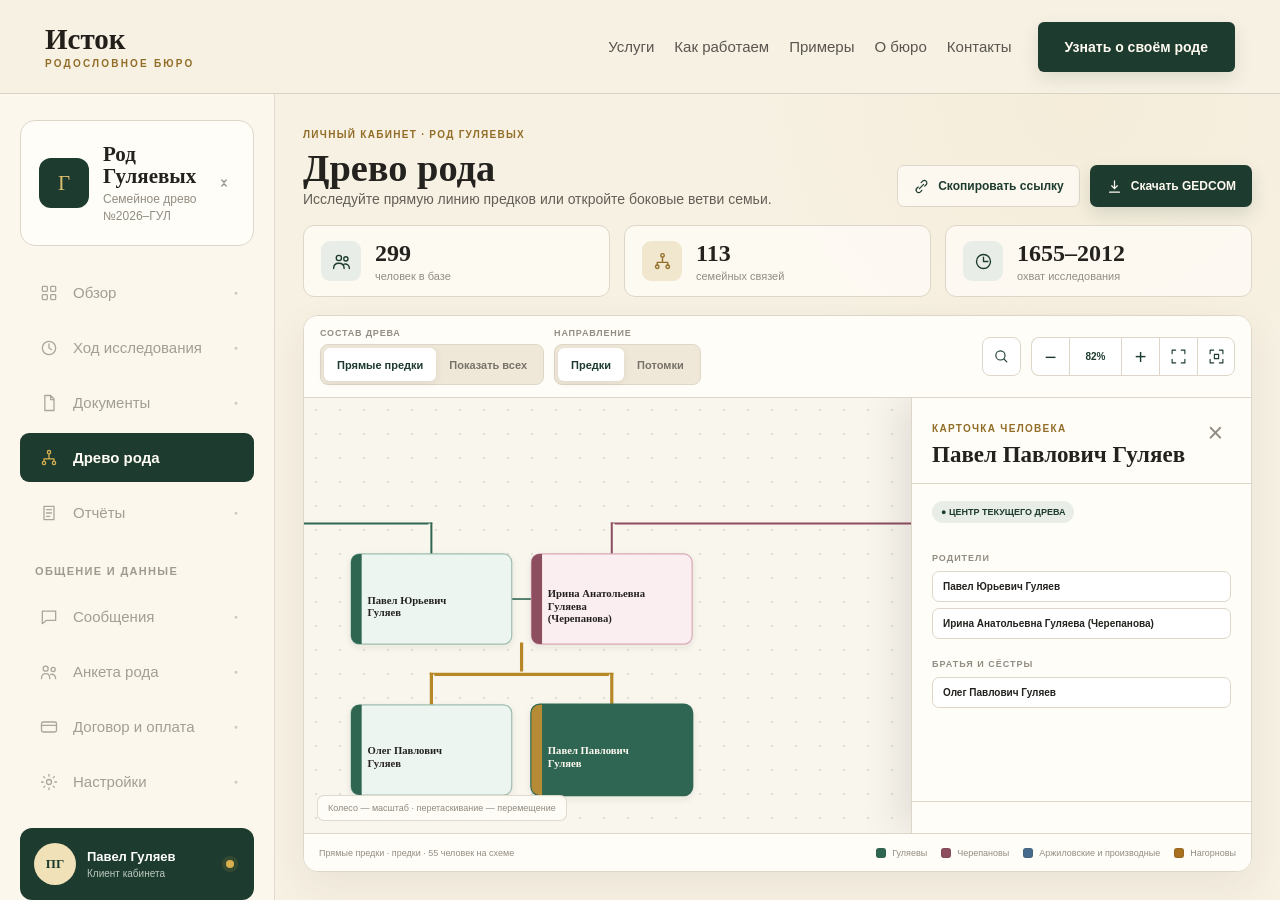
==== commit 1f8053c8: "Highlight Korkin and show Gulyaev brothers together" ====
--- a/drevo/gulyaevy-2026/index.html
+++ b/drevo/gulyaevy-2026/index.html
@@ -7,7 +7,7 @@
   <meta name="referrer" content="no-referrer">
   <title>Древо рода Гуляевых — кабинет «Исток»</title>
   <meta name="description" content="Интерактивное родословное древо семьи Гуляевых в личном кабинете родословного бюро «Исток».">
-  <link rel="stylesheet" href="../../gulyaevy-tree.css?v=21">
+  <link rel="stylesheet" href="../../gulyaevy-tree.css?v=27">
 </head>
 <body>
   <header class="site-header">
@@ -77,8 +77,8 @@
         </div>
 
         <div class="tree-stage" id="treeStage">
+          <div class="relation-badge" id="relationBadge" hidden></div>
           <aside class="branch-panel" id="branchPanel" aria-label="Ветви родословной" hidden><div class="branch-panel-head"><div><strong>Ветви родословной</strong><small>Откройте ветвь и выберите человека из <span id="branchTotal">299</span></small></div><button id="closeBranches" type="button" aria-label="Закрыть список ветвей">×</button></div><div class="branch-list" id="branchList"></div><p>Между отдельными ветвями в GEDCOM пока не указана связь.</p></aside>
-          <nav class="sheet-navigation" id="sheetNavigation" aria-label="Семейные схемы" hidden><button id="previousSheet" type="button" aria-label="Предыдущая семья">←</button><span id="sheetPosition">Семья 1 из 113</span><button id="nextSheet" type="button" aria-label="Следующая семья">→</button></nav>
           <div class="stage-tip" id="stageTip"><span class="desktop-tip"><b>Колесо</b> — масштаб · <b>перетаскивание</b> — перемещение</span><span class="mobile-tip"><b>Двигайте пальцем</b> · масштабируйте двумя пальцами</span></div>
           <div class="state-card" id="loadingState"><span class="spinner"></span><b>Собираем родословную</b><small>Читаем связи из GEDCOM</small></div>
           <div class="state-card error" id="errorState" hidden><b>Древо не загрузилось</b><small id="errorText">Обновите страницу или попробуйте позже.</small></div>
@@ -93,6 +93,7 @@
 
   <div class="toast" id="toast" role="status" aria-live="polite"></div>
   <dialog id="shareDialog" class="share-dialog"><form method="dialog"><button class="dialog-close" aria-label="Закрыть">×</button><span class="eyebrow">Ссылка на выбранное древо</span><h2>Скопируйте адрес</h2><p>Выделите ссылку и скопируйте её вручную.</p><input id="shareInput" readonly><button class="action-button primary" value="close">Готово</button></form></dialog>
-  <script src="../../gulyaevy-tree.js?v=33" defer></script>
+  <script src="../../vendor/dagre.min.js" defer></script>
+  <script src="../../gulyaevy-tree.js?v=44" defer></script>
 </body>
 </html>
--- a/gulyaevy-tree.css
+++ b/gulyaevy-tree.css
@@ -173,15 +173,12 @@
 .branch-person span { min-width: 0; overflow: hidden; text-overflow: ellipsis; white-space: nowrap; font-size: 9px; }
 .branch-person small { flex: 0 0 auto; color: var(--muted); font-size: 8px; }
 .branch-panel > p { margin: 0; padding: 9px 13px 11px; border-top: 1px solid var(--line); color: var(--text); font-size: 9px; line-height: 1.35; }
-.sheet-navigation { position: absolute; z-index: 8; top: 12px; left: 12px; display: flex; align-items: center; gap: 6px; padding: 5px; border: 1px solid var(--line); border-radius: 10px; background: rgba(255,253,247,.96); box-shadow: 0 3px 12px rgba(47,42,31,.09); }
-.sheet-navigation[hidden] { display: none; }
-.sheet-navigation button { width: 32px; height: 30px; border: 1px solid var(--line); border-radius: 6px; color: var(--green); background: #fff; cursor: pointer; font-size: 16px; }
-.sheet-navigation button:disabled { opacity: .35; cursor: default; }
-.sheet-navigation span { min-width: 104px; color: var(--green); font-size: 10px; font-weight: 700; text-align: center; }
+.tree-card.all-relatives .direction-group { display: none; }
 #treeSvg { width: 100%; height: 100%; min-height: 300px; outline: 0; cursor: grab; touch-action: none; user-select: none; }
 #treeSvg.dragging { cursor: grabbing; }
 #treeViewport { transform-origin: 0 0; }
 .tree-edge { fill: none; stroke: #9d998f; stroke-width: 1.4; stroke-linecap: square; stroke-linejoin: miter; vector-effect: non-scaling-stroke; }
+.generation-band { fill: #f6f0e2; opacity: .72; pointer-events: none; }
 .tree-edge.direct { stroke: #3e6553; stroke-width: 2; }
 .tree-edge.spouse { stroke: var(--gold); stroke-width: 1.6; }
 .tree-edge.foster { stroke-dasharray: 4 4; }
@@ -192,21 +189,27 @@
 .tree-edge.clan-related { stroke: #8b8377; }
 .tree-edge.edge-halo { stroke: #f9f6ee !important; stroke-width: 6; stroke-dasharray: none; stroke-linecap: butt; }
 .family-group { transition: opacity .18s ease; }
-.tree-card.all-relatives .family-group { opacity: .64; }
+.tree-card.all-relatives .family-group { opacity: .88; }
 .tree-card.all-relatives .family-group.direct { opacity: .88; }
 .tree-card.all-relatives .family-group.is-focused { opacity: 1; }
 .tree-card.all-relatives .family-group.is-focused .tree-edge:not(.edge-halo) { stroke: #b68827 !important; stroke-width: 3.6; }
+.tree-card:not(.all-relatives) .family-group.is-focused .tree-edge:not(.edge-halo) { stroke: #b68827 !important; stroke-width: 3.2; }
 .tree-card.all-relatives .family-group.is-focused .tree-edge.edge-halo { stroke-width: 8; }
+.tree-card.has-relation-path .family-group { opacity: .17; }
+.tree-card.has-relation-path .family-group.is-on-route { opacity: 1; }
+.tree-card.has-relation-path .family-group.is-on-route .tree-edge:not(.route-segment) { opacity: .2; }
+.tree-card.has-relation-path .tree-edge.route-segment:not(.edge-halo) { stroke: #b48626 !important; stroke-width: 3.6; }
+.tree-card.has-relation-path .tree-edge.route-segment.edge-halo { stroke-width: 8; }
 .component-label { pointer-events: none; }
 .component-label rect { fill: #fffdf8; stroke: #ded5c5; }
 .component-label text { fill: #6e604c; font: 600 11px Arial, sans-serif; }
-.family-sheet { pointer-events: none; }
-.family-sheet rect { fill: rgba(255,253,247,.68); stroke: #d8cebb; stroke-width: 1; }
-.family-sheet text { fill: #8b7554; font: 700 11px Arial, sans-serif; letter-spacing: .04em; }
 .tree-node { --clan: #827a6e; --clan-soft: #fbfaf6; --clan-border: #d3cec4; cursor: pointer; }
-.tree-card.all-relatives .tree-node { opacity: .78; transition: opacity .18s ease; }
+.tree-card.all-relatives .tree-node { opacity: .96; transition: opacity .18s ease; }
 .tree-card.all-relatives .tree-node.is-family-member,
 .tree-card.all-relatives .tree-node:hover { opacity: 1; }
+.tree-card.has-relation-path .tree-node { opacity: .34; }
+.tree-card.has-relation-path .tree-node.is-family-member,
+.tree-card.has-relation-path .tree-node:hover { opacity: 1; }
 .tree-card.all-relatives .tree-node.is-family-member .node-card { stroke: var(--gold); stroke-width: 2.3; }
 .tree-card.all-relatives .tree-node.is-focus-person .node-card { stroke: var(--gold); stroke-width: 3.2; }
 .tree-node.clan-gulyaev { --clan: #2f6652; --clan-soft: #edf5f1; --clan-border: #9fbeaf; }
@@ -223,7 +226,15 @@
 .tree-node .node-life { fill: var(--muted); font-family: var(--sans); font-size: 10px; pointer-events: none; }
 .tree-node.root .node-name { fill: #fffaf0; }
 .tree-node.root .node-life { fill: #c7d2cb; }
+.tree-node.featured-korkin .node-card { fill: #c52e43; stroke: #a51f35; stroke-width: 2.4; }
+.tree-node.featured-korkin .node-accent { fill: #ffc36f; }
+.tree-node.featured-korkin .node-name { fill: #fffaf4; font-weight: 700; }
+.tree-node.featured-korkin .node-life { fill: #ffe0d9; }
+.tree-node.featured-korkin.selected .node-card,
+.tree-node.featured-korkin:hover .node-card { stroke: #efad46; stroke-width: 3; }
 .stage-tip { position: absolute; z-index: 4; left: 13px; bottom: 12px; padding: 7px 10px; border: 1px solid rgba(218,211,197,.82); border-radius: 7px; color: #8f897e; background: rgba(255,253,247,.86); backdrop-filter: blur(6px); font-size: 9px; pointer-events: none; }
+.relation-badge { position: absolute; z-index: 6; top: 12px; left: 12px; max-width: min(340px, calc(100% - 24px)); padding: 9px 12px; border: 1px solid #d6b979; border-radius: 8px; color: #5d431d; background: rgba(255,249,235,.96); box-shadow: 0 5px 18px rgba(70,48,20,.10); font: 700 12px/1.3 var(--sans); pointer-events: none; }
+.relation-badge[hidden] { display: none; }
 .mobile-tip { display: none; }
 .state-card { position: absolute; z-index: 8; inset: 50% auto auto 50%; transform: translate(-50%,-50%); min-width: 245px; display: flex; flex-direction: column; align-items: center; gap: 8px; padding: 26px; border: 1px solid var(--line); border-radius: 13px; background: rgba(255,253,247,.95); box-shadow: var(--shadow); text-align: center; }
 .state-card b { font-family: var(--serif); }
@@ -241,6 +252,12 @@
 .person-drawer footer { padding: 13px 20px 18px; border-top: 1px solid var(--line); }
 .life-line { margin: 0 0 17px; color: var(--gold-dark); font: 600 17px/1.35 var(--serif); }
 .root-mark { display: inline-flex; align-items: center; gap: 7px; margin-bottom: 10px; padding: 6px 9px; border-radius: 999px; color: var(--green); background: var(--green-soft); font-size: 9px; font-weight: 800; text-transform: uppercase; }
+.kinship-path { margin: 8px 0 16px; padding: 11px 12px; border: 1px solid #dcc492; border-radius: 9px; background: #faf3e2; }
+.kinship-type { display: flex; align-items: center; justify-content: space-between; gap: 10px; margin: 8px 0 14px; padding: 10px 12px; border: 1px solid #dcc492; border-radius: 9px; background: #fff7e8; }
+.kinship-type strong { color: #77551f; font-size: 10px; }
+.kinship-type span { color: #3d2c14; font: 700 14px var(--serif); }
+.kinship-path strong { display: block; color: #77551f; font-size: 11px; }
+.kinship-path p { margin: 6px 0 0; color: var(--text); font-size: 10px; line-height: 1.5; overflow-wrap: anywhere; }
 .relation-section { margin-top: 20px; }
 .relation-section h3 { margin: 0 0 8px; color: var(--muted); font-size: 9px; font-weight: 800; letter-spacing: .11em; text-transform: uppercase; }
 .relation-list { display: grid; gap: 6px; }
@@ -348,7 +365,6 @@
   .person-details { padding: 14px 16px 20px; }
   .person-drawer footer { padding: 11px 16px 14px; }
   .stage-tip { top: auto; bottom: 10px; left: 10px; padding: 6px 8px; font-size: 8px; }
-  .sheet-navigation { top: 10px; left: 10px; }
   .desktop-tip { display: none; }
   .mobile-tip { display: inline; }
   .tree-statusbar { min-height: 58px; align-items: stretch; flex-direction: column; gap: 7px; padding: 8px 10px; }
@@ -364,17 +380,17 @@
   .brand small { font-size: 7px; }
   .cabinet-shell { min-height: calc(100svh - 62px); }
   .cabinet-main { min-height: calc(100svh - 62px); grid-template-rows: auto auto 720px; padding: 15px 10px 14px; }
-  .page-heading h1 { margin-top: 5px; font-size: 34px; }
-  .page-heading p { font-size: 12px; line-height: 1.35; }
-  .summary-card { min-height: 62px; padding: 8px 9px; }
-  .summary-icon { width: 34px; height: 34px; flex-basis: 34px; }
-  .summary-card div > span { font-size: 9px; }
+  .page-heading h1 { margin-top: 5px; font-size: 31px; }
+  .page-heading p { font-size: 11px; line-height: 1.3; }
+  .summary-row { grid-template-columns: repeat(3, minmax(0, 1fr)); gap: 5px; }
+  .summary-card, .summary-card:last-child { grid-column: auto; min-height: 52px; gap: 0; padding: 6px 8px; }
+  .summary-icon { display: none; }
+  .summary-card strong { font-size: 17px; }
+  .summary-card div > span { font-size: 8px; line-height: 1.2; }
   .tool-button span { display: none; }
   .zoom-tools .zoom-value { display: none; }
   .legend span { font-size: 8px; }
   .person-drawer { height: min(72%, 470px); }
-  .sheet-navigation button { width: 38px; height: 36px; }
-  .sheet-navigation span { min-width: 98px; }
 }
 
 @media (prefers-reduced-motion: reduce) {
